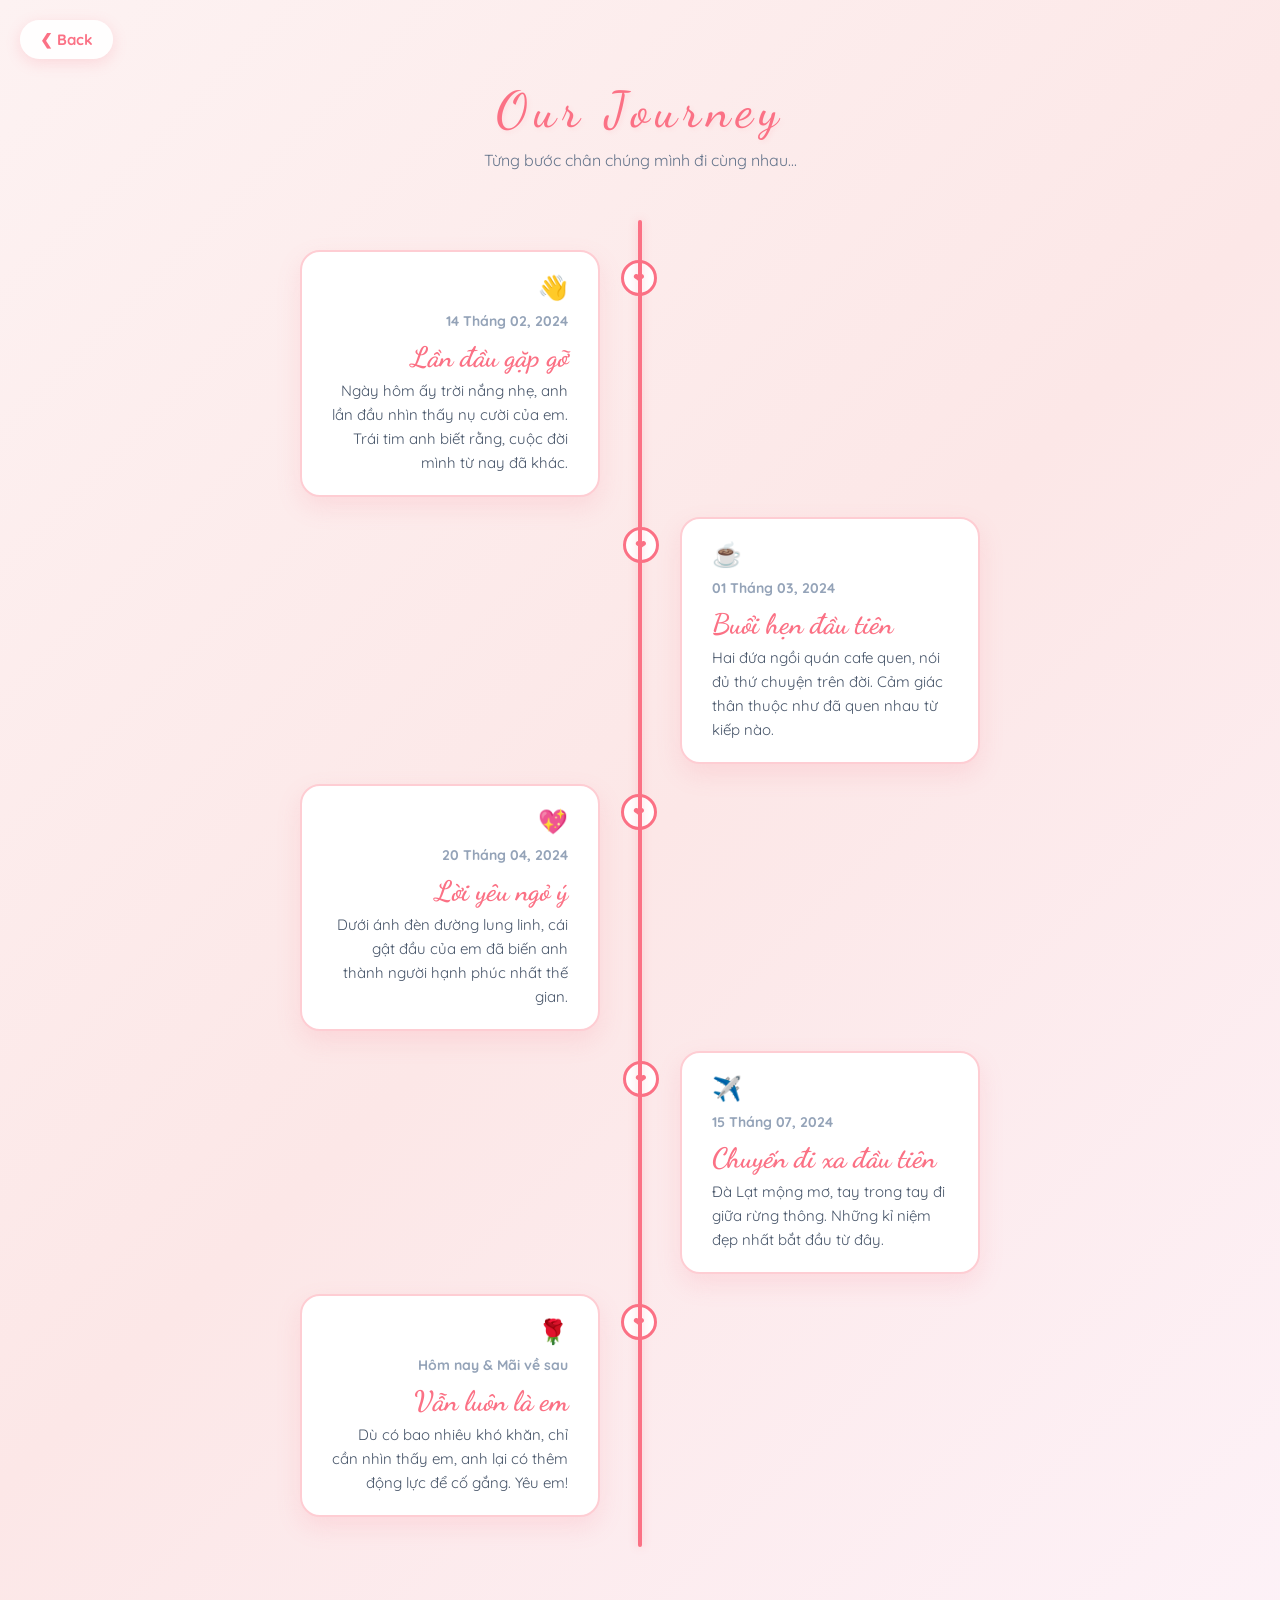
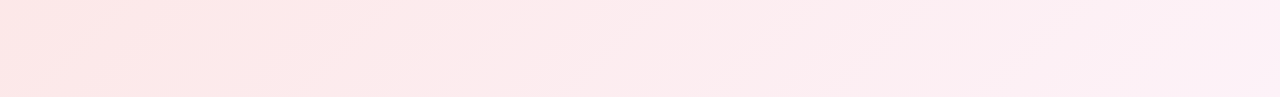
==== extra.html @ f85bf38a "new" ====
<!DOCTYPE html>
<html lang="vi">
<head>
    <meta charset="UTF-8">
    <meta name="viewport" content="width=device-width, initial-scale=1.0">
    <title>Our Journey</title>
    <link href="https://fonts.googleapis.com/css2?family=Dancing+Script:wght@700&family=Quicksand:wght@500;600;700&display=swap" rel="stylesheet">
    <link rel="stylesheet" href="https://cdnjs.cloudflare.com/ajax/libs/font-awesome/6.5.1/css/all.min.css">
    <link rel="stylesheet" href="style.css">
    
    <style>
        /* Ghi đè một số style để phù hợp với timeline */
        body {
            overflow-x: hidden;
            padding-bottom: 100px;
        }

        .timeline-container {
            position: relative;
            max-width: 800px;
            margin: 50px auto;
            padding: 20px;
        }

        /* Đường thẳng ở giữa */
        .timeline-container::after {
            content: '';
            position: absolute;
            width: 4px;
            background-color: #fb7185;
            top: 0;
            bottom: 0;
            left: 50%;
            margin-left: -2px;
            border-radius: 10px;
            box-shadow: 0 0 10px rgba(251, 113, 133, 0.3);
        }

        /* Các khối mốc thời gian */
        .milestone {
            padding: 10px 40px;
            position: relative;
            background-color: inherit;
            width: 50%;
            opacity: 0;
            transform: translateY(50px);
            transition: all 0.8s cubic-bezier(0.25, 0.8, 0.25, 1);
        }

        /* Class để kích hoạt hiệu ứng khi cuộn tới */
        .milestone.show {
            opacity: 1;
            transform: translateY(0);
        }

        /* Trái tim ở giữa đường thẳng */
        .milestone::after {
            content: '❤';
            position: absolute;
            width: 30px;
            height: 30px;
            right: -17px;
            background-color: white;
            border: 3px solid #fb7185;
            top: 20px;
            border-radius: 50%;
            z-index: 1;
            display: flex;
            align-items: center;
            justify-content: center;
            color: #fb7185;
            font-size: 14px;
            animation: pulse 2s infinite;
        }

        /* Căn lề trái/phải */
        .left { left: 0; text-align: right; }
        .right { left: 50%; text-align: left; }

        .right::after { left: -17px; }

        /* Nội dung bên trong mốc thời gian */
        .content {
            padding: 20px 30px;
            background-color: white;
            position: relative;
            border-radius: 20px;
            box-shadow: 0 10px 25px rgba(251, 113, 133, 0.15);
            border: 2px solid #fecdd3;
        }

        .content h2 {
            color: #fb7185;
            font-family: 'Dancing Script', cursive;
            font-size: 28px;
            margin-bottom: 5px;
        }

        .content span {
            display: block;
            font-size: 14px;
            font-weight: 700;
            color: #94a3b8;
            margin-bottom: 10px;
        }

        .content p {
            font-size: 15px;
            line-height: 1.6;
            color: #475569;
        }

        /* Hiệu ứng trôi nổi cho các icon */
        .float-icon {
            font-size: 24px;
            margin-bottom: 10px;
            display: inline-block;
            animation: float 3s infinite ease-in-out;
        }

        @media screen and (max-width: 600px) {
            .timeline-container::after { left: 31px; }
            .milestone { width: 100%; padding-left: 70px; padding-right: 25px; text-align: left; }
            .milestone::after { left: 14px; }
            .right { left: 0%; }
        }
    </style>
</head>
<body>

    <a href="menu.html" class="back-btn">❮ Back</a>

    <h1 class="page-title">Our Journey</h1>
    <p style="text-align: center; color: #64748b; margin-top: -20px;">Từng bước chân chúng mình đi cùng nhau...</p>

    <div class="timeline-container">
        
        <div class="milestone left">
            <div class="content">
                <div class="float-icon">👋</div>
                <span>14 Tháng 02, 2024</span>
                <h2>Lần đầu gặp gỡ</h2>
                <p>Ngày hôm ấy trời nắng nhẹ, anh lần đầu nhìn thấy nụ cười của em. Trái tim anh biết rằng, cuộc đời mình từ nay đã khác.</p>
            </div>
        </div>

        <div class="milestone right">
            <div class="content">
                <div class="float-icon">☕</div>
                <span>01 Tháng 03, 2024</span>
                <h2>Buổi hẹn đầu tiên</h2>
                <p>Hai đứa ngồi quán cafe quen, nói đủ thứ chuyện trên đời. Cảm giác thân thuộc như đã quen nhau từ kiếp nào.</p>
            </div>
        </div>

        <div class="milestone left">
            <div class="content">
                <div class="float-icon">💖</div>
                <span>20 Tháng 04, 2024</span>
                <h2>Lời yêu ngỏ ý</h2>
                <p>Dưới ánh đèn đường lung linh, cái gật đầu của em đã biến anh thành người hạnh phúc nhất thế gian.</p>
            </div>
        </div>

        <div class="milestone right">
            <div class="content">
                <div class="float-icon">✈️</div>
                <span>15 Tháng 07, 2024</span>
                <h2>Chuyến đi xa đầu tiên</h2>
                <p>Đà Lạt mộng mơ, tay trong tay đi giữa rừng thông. Những kỉ niệm đẹp nhất bắt đầu từ đây.</p>
            </div>
        </div>

        <div class="milestone left">
            <div class="content">
                <div class="float-icon">🌹</div>
                <span>Hôm nay & Mãi về sau</span>
                <h2>Vẫn luôn là em</h2>
                <p>Dù có bao nhiêu khó khăn, chỉ cần nhìn thấy em, anh lại có thêm động lực để cố gắng. Yêu em!</p>
            </div>
        </div>

    </div>

    <script>
        // Hiệu ứng xuất hiện khi cuộn chuột (Scroll Animation)
        const milestones = document.querySelectorAll('.milestone');
        
        const checkScroll = () => {
            milestones.forEach(m => {
                const rect = m.getBoundingClientRect();
                if (rect.top < window.innerHeight * 0.85) {
                    m.classList.add('show');
                }
            });
        };

        window.addEventListener('scroll', checkScroll);
        window.addEventListener('load', checkScroll); // Kiểm tra ngay khi tải trang

        // Mưa trái tim bay
        function createHeart() {
            const heart = document.createElement('div');
            heart.innerHTML = '❤️';
            heart.style.position = 'fixed';
            heart.style.left = Math.random() * 100 + 'vw';
            heart.style.top = '110vh';
            heart.style.fontSize = (Math.random() * 20 + 10) + 'px';
            heart.style.opacity = Math.random() * 0.5 + 0.3;
            heart.style.zIndex = '-1';
            heart.style.animation = `floatUp ${Math.random() * 3 + 5}s linear forwards`;
            document.body.appendChild(heart);
            setTimeout(() => { heart.remove(); }, 6000);
        }

        const style = document.createElement('style');
        style.innerHTML = `@keyframes floatUp { to { transform: translateY(-120vh) rotate(360deg); opacity: 0; } }`;
        document.head.appendChild(style);
        setInterval(createHeart, 500);
    </script>
</body>
</html>
---- style.css ----
/* style.css - BẢN NÂNG CẤP ANIMATION VIP */
@import url('https://fonts.googleapis.com/css2?family=Dancing+Script:wght@700&family=Quicksand:wght@500;600;700&display=swap');

* {
    box-sizing: border-box;
    margin: 0;
    padding: 0;
}

/* Nền chuyển màu mượt mà + Hiệu ứng xuất hiện */
body {
    font-family: 'Quicksand', sans-serif;
    background: linear-gradient(135deg, #fff5f5, #fce7e7, #fdf2f8, #fff5f5);
    background-size: 400% 400%;
    animation: gradientBG 15s ease infinite, fadeIn 0.8s ease-out forwards;
    color: #333;
    min-height: 100vh;
    display: flex;
    flex-direction: column;
    align-items: center;
    padding: 20px;
    overflow-x: hidden;
}

/* Keyframe cho nền và xuất hiện trang */
@keyframes gradientBG {
    0% { background-position: 0% 50%; }
    50% { background-position: 100% 50%; }
    100% { background-position: 0% 50%; }
}

@keyframes fadeIn {
    from { opacity: 0; }
    to { opacity: 1; }
}

/* Nút quay lại Menu (Có hiệu ứng nảy) */
.back-btn {
    position: absolute;
    top: 20px;
    left: 20px;
    text-decoration: none;
    color: #fb7185;
    font-weight: bold;
    font-size: 16px;
    background: white;
    padding: 8px 18px;
    border-radius: 20px;
    box-shadow: 0 4px 10px rgba(251, 113, 133, 0.2);
    transition: all 0.3s cubic-bezier(0.25, 0.8, 0.25, 1);
    z-index: 100;
}

.back-btn:hover {
    transform: translateX(-5px);
    box-shadow: 0 6px 15px rgba(251, 113, 133, 0.4);
    background: #fff0f2;
}

/* Tiêu đề chung (Rơi từ trên xuống) */
.page-title {
    font-family: 'Dancing Script', cursive;
    font-size: 45px;
    color: #fb7185;
    margin-top: 40px;
    margin-bottom: 30px;
    text-align: center;
    letter-spacing: 1px;
    text-shadow: 2px 2px 4px rgba(251, 113, 133, 0.1);
    animation: slideDown 0.8s cubic-bezier(0.25, 0.8, 0.25, 1) forwards;
}

@keyframes slideDown {
    from { opacity: 0; transform: translateY(-30px); }
    to { opacity: 1; transform: translateY(0); }
}

/* --- TRANG MENU CHÍNH --- */
.menu-card {
    background-color: rgba(255, 255, 255, 0.9);
    backdrop-filter: blur(10px);
    width: 100%;
    max-width: 400px;
    border-radius: 25px;
    padding: 25px;
    margin-bottom: 20px;
    text-align: center;
    text-decoration: none;
    color: inherit;
    display: block;
    box-shadow: 0 10px 25px rgba(251, 113, 133, 0.15);
    border: 2px solid transparent;
    transition: all 0.4s cubic-bezier(0.175, 0.885, 0.32, 1.275);
    
    /* Trượt từ dưới lên, mờ ảo xuất hiện */
    opacity: 0;
    transform: translateY(40px);
    animation: slideUpFade 0.6s cubic-bezier(0.25, 0.8, 0.25, 1) forwards;
}

/* Set delay để các nút xuất hiện lần lượt (Stagger effect) */
a.menu-card:nth-of-type(1) { animation-delay: 0.1s; }
a.menu-card:nth-of-type(2) { animation-delay: 0.2s; }
a.menu-card:nth-of-type(3) { animation-delay: 0.3s; }

@keyframes slideUpFade {
    to { opacity: 1; transform: translateY(0); }
}

.menu-card:hover {
    transform: scale(1.03) translateY(-5px) !important;
    border: 2px solid #fecdd3;
    box-shadow: 0 15px 35px rgba(251, 113, 133, 0.25);
}

.menu-card-icon {
    font-size: 50px;
    margin-bottom: 15px;
    /* Hiệu ứng nhịp đập cho icon */
    animation: pulse 2s infinite ease-in-out;
}

.menu-card h3 {
    font-size: 22px;
    margin-bottom: 5px;
    color: #e11d48;
}

.menu-card p {
    font-size: 14px;
    color: #64748b;
    margin-bottom: 10px;
}

/* --- TRANG ĐẾM NGÀY --- */
.big-heart-container {
    position: relative;
    width: 280px;
    height: 280px;
    margin: 30px auto;
    /* Trái tim đập thình thịch */
    animation: pulse 1.5s infinite ease-in-out;
}

@keyframes pulse {
    0% { transform: scale(1); }
    50% { transform: scale(1.05); }
    100% { transform: scale(1); }
}

.big-heart {
    width: 100%;
    height: 100%;
    background: url('data:image/svg+xml;utf8,<svg xmlns="http://www.w3.org/2000/svg" viewBox="0 0 24 24" fill="none" stroke="%23ff9a9e" stroke-width="0.8"><path d="M20.84 4.61a5.5 5.5 0 0 0-7.78 0L12 5.67l-1.06-1.06a5.5 5.5 0 0 0-7.78 7.78l1.06 1.06L12 21.23l7.78-7.78 1.06-1.06a5.5 5.5 0 0 0 0-7.78z"></path></svg>') no-repeat center;
    background-size: contain;
    filter: drop-shadow(0 10px 15px rgba(251, 113, 133, 0.3));
}

.days-number {
    font-size: 45px;
    font-weight: 700;
    margin-top: 10px;
    text-align: center;
    color: #333;
    animation: popIn 0.8s cubic-bezier(0.175, 0.885, 0.32, 1.275) forwards;
}

.timer {
    font-size: 28px;
    font-weight: 600;
    text-align: center;
    letter-spacing: 3px;
    color: #64748b;
    margin-top: 10px;
    animation: fadeIn 1s ease-in forwards;
    animation-delay: 0.5s;
    opacity: 0;
}

@keyframes popIn {
    0% { opacity: 0; transform: scale(0.5); }
    100% { opacity: 1; transform: scale(1); }
}

* {
            box-sizing: border-box;
            margin: 0;
            padding: 0;
        }

        body {
            font-family: 'Quicksand', sans-serif;
            background: linear-gradient(180deg, #fdf2f2 0%, #fce7e7 100%);
            min-height: 100vh;
            display: flex;
            flex-direction: column;
            align-items: center;
            overflow-x: hidden;
            color: #333;
        }

        .back-btn {
            position: absolute;
            top: 20px;
            left: 20px;
            text-decoration: none;
            color: #64748b;
            font-weight: 600;
            font-size: 14px;
            background: rgba(255, 255, 255, 0.8);
            padding: 8px 16px;
            border-radius: 20px;
            box-shadow: 0 2px 10px rgba(0,0,0,0.05);
            transition: all 0.3s;
            backdrop-filter: blur(5px);
            z-index: 10;
        }

        .back-btn:hover {
            background: white;
            transform: translateX(-3px);
        }

        .page-title {
            margin-top: 60px;
            font-size: 28px;
            font-weight: 500;
            color: #f43f5e;
            letter-spacing: 6px;
            text-shadow: 1px 1px 3px rgba(244, 63, 94, 0.1);
        }

        /* --- TRÁI TIM RUNG RUNG VÀ CÓ MÀU HỒNG --- */
        .big-heart-container {
            width: 320px;
            height: 320px;
            margin-top: 20px;
            display: flex;
            justify-content: center;
            align-items: center;
            /* Đổi sang animation rung nhẹ */
            animation: rungNhe 2s infinite; 
            cursor: pointer; 
            transition: filter 0.3s;
            z-index: 5;
        }

        .big-heart-container:hover {
            /* Tỏa sáng khi rê chuột vào */
            filter: drop-shadow(0 0 20px rgba(251, 113, 133, 0.8));
        }

        .big-heart-container svg {
            width: 100%;
            height: 100%;
            stroke: #fb7185; /* Viền hồng đậm */
            stroke-width: 1.2;
            /* Tô màu hồng nhạt cùng tone bên trong trái tim */
            fill: rgba(251, 113, 133, 0.15); 
            filter: drop-shadow(0 6px 12px rgba(251, 113, 133, 0.3));
        }

        /* Keyframes: Vừa đập to ra vừa lắc qua lắc lại 3 độ */
        @keyframes rungNhe {
            0% { transform: scale(1) rotate(0deg); }
            10% { transform: scale(1.05) rotate(-3deg); }
            20% { transform: scale(1.05) rotate(3deg); }
            30% { transform: scale(1.05) rotate(-3deg); }
            40% { transform: scale(1.05) rotate(3deg); }
            50% { transform: scale(1) rotate(0deg); }
            100% { transform: scale(1) rotate(0deg); }
        }

        .counter-box {
            background: rgba(255, 255, 255, 0.95);
            backdrop-filter: blur(10px);
            padding: 20px 40px;
            border-radius: 30px;
            box-shadow: 0 10px 25px rgba(251, 113, 133, 0.15);
            text-align: center;
            margin-top: -30px;
            z-index: 6;
            min-width: 280px;
            pointer-events: none; 
        }

        .days-number {
            font-size: 26px;
            font-weight: 700;
            color: #1e293b;
            letter-spacing: 1px;
            margin-bottom: 8px;
        }

        .timer {
            font-size: 32px;
            font-weight: 500;
            color: #0f172a;
            letter-spacing: 3px;
        }

        /* --- ANIMATION LƯỢN SÓNG --- */
        .wave-container {
            width: 100%;
            height: 80px;
            margin-top: 20px;
            overflow: hidden;
            line-height: 0; 
        }

        .waves {
            width: 100%;
            height: 100%;
        }

        .parallax > use {
            animation: move-forever 25s cubic-bezier(.55,.5,.45,.5) infinite;
        }
        .parallax > use:nth-child(1) { animation-delay: -2s; animation-duration: 7s; }
        .parallax > use:nth-child(2) { animation-delay: -3s; animation-duration: 10s; }
        .parallax > use:nth-child(3) { animation-delay: -4s; animation-duration: 13s; }
        .parallax > use:nth-child(4) { animation-delay: -5s; animation-duration: 20s; }

        @keyframes move-forever {
            0% { transform: translate3d(-90px,0,0); }
            100% { transform: translate3d(85px,0,0); }
        }

        /* --- KHU VỰC AVATAR --- */
        .bottom-white-section {
            background-color: #ffffff;
            width: 100%;
            flex-grow: 1;
            display: flex;
            justify-content: center;
            align-items: flex-start;
            padding-top: 20px;
            padding-bottom: 50px;
        }

        .profiles-container {
            display: flex;
            justify-content: space-between;
            align-items: center;
            width: 100%;
            max-width: 380px;
            padding: 0 20px;
        }

        .person {
            display: flex;
            flex-direction: column;
            align-items: center;
            gap: 10px;
        }

        .person img {
            width: 85px;
            height: 85px;
            border-radius: 50%;
            object-fit: cover;
            border: 3px solid #fecdd3;
            box-shadow: 0 8px 15px rgba(251, 113, 133, 0.15);
            transition: transform 0.3s;
        }

        .person img:hover {
            transform: scale(1.08) rotate(5deg);
        }

        .person-name {
            font-weight: 700;
            font-size: 16px;
            color: #1e293b;
        }

        .center-info {
            display: flex;
            flex-direction: column;
            align-items: center;
            gap: 5px;
            margin-top: -20px;
        }

        .center-heart {
            font-size: 32px;
            animation: heartbeat 1.5s infinite;
        }

        .anniversary-date {
            font-weight: 600;
            font-size: 14px;
            color: #fb7185;
        }

        @keyframes heartbeat {
            0%, 100% { transform: scale(1); }
            50% { transform: scale(1.15); }
        }

        /* --- CSS POPUP --- */
        .popup-overlay {
            position: fixed;
            inset: 0;
            background: rgba(0, 0, 0, 0.4);
            backdrop-filter: blur(5px);
            z-index: 1000;
            display: flex;
            justify-content: center;
            align-items: center;
            opacity: 0;
            visibility: hidden;
            transition: all 0.3s ease;
        }

        .popup-overlay.show {
            opacity: 1;
            visibility: visible;
        }

        .popup-box {
            background: #fff;
            width: 90%;
            max-width: 350px;
            padding: 30px 20px;
            border-radius: 20px;
            text-align: center;
            box-shadow: 0 20px 40px rgba(0,0,0,0.2);
            position: relative;
            transform: scale(0.8) translateY(30px);
            transition: all 0.4s cubic-bezier(0.175, 0.885, 0.32, 1.275);
        }

        .popup-overlay.show .popup-box {
            transform: scale(1) translateY(0);
        }

        .popup-box h3 {
            font-family: 'Dancing Script', cursive;
            font-size: 32px;
            color: #e11d48;
            margin-bottom: 10px;
        }

        .popup-box p {
            font-size: 16px;
            color: #475569;
            line-height: 1.5;
            margin-bottom: 20px;
        }

        .close-btn {
            background: #fb7185;
            color: white;
            border: none;
            padding: 10px 25px;
            border-radius: 20px;
            font-family: 'Quicksand', sans-serif;
            font-weight: 600;
            font-size: 16px;
            cursor: pointer;
            transition: background 0.3s;
        }

        .close-btn:hover {
            background: #e11d48;
        }

        .popup-decor {
            font-size: 40px;
            position: absolute;
            top: -20px;
            left: 50%;
            transform: translateX(-50%);
            animation: pulse 2s infinite;
        }

/* --- TRANG ALBUM (POLAROID) --- */
.gallery-grid {
    display: grid;
    grid-template-columns: 1fr 1fr;
    gap: 20px;
    max-width: 600px;
    width: 100%;
    padding-bottom: 40px;
}

.polaroid {
    background: white;
    padding: 12px 12px 25px 12px;
    border-radius: 4px;
    box-shadow: 0 8px 20px rgba(0,0,0,0.08);
    text-align: center;
    transition: all 0.4s cubic-bezier(0.175, 0.885, 0.32, 1.275);
    
    /* Trượt lên lần lượt */
    opacity: 0;
    transform: translateY(30px);
    animation: slideUpFade 0.6s forwards;
}

.polaroid:nth-child(1) { animation-delay: 0.1s; }
.polaroid:nth-child(2) { animation-delay: 0.2s; }
.polaroid:nth-child(3) { animation-delay: 0.3s; }
.polaroid:nth-child(4) { animation-delay: 0.4s; }

.polaroid:hover {
    transform: scale(1.08) rotate(3deg) !important;
    box-shadow: 0 15px 30px rgba(0,0,0,0.2);
    z-index: 10;
}

.polaroid img {
    width: 100%;
    aspect-ratio: 1/1;
    object-fit: cover;
    margin-bottom: 12px;
    border-radius: 2px;
}

.polaroid p {
    font-size: 15px;
    font-weight: 600;
    color: #333;
    font-family: 'Dancing Script', cursive; /* Font chữ viết tay cho ảnh polaroid */
    font-size: 22px;
}

/* --- TRANG THƯ TÌNH --- */
.letter-paper {
    background: #fffdf8;
    background-image: repeating-linear-gradient(transparent, transparent 31px, #e2e8f0 31px, #e2e8f0 32px);
    padding: 40px 35px;
    border-radius: 8px;
    box-shadow: 0 15px 35px rgba(0,0,0,0.1), inset 0 0 20px rgba(251, 113, 133, 0.05);
    max-width: 550px;
    width: 100%;
    line-height: 32px; /* Khớp với dòng kẻ ngang */
    font-size: 18px;
    text-align: justify;
    color: #334155;
    
    opacity: 0;
    animation: fadeIn 1.5s ease-in forwards;
    animation-delay: 0.3s;
}

* {
            box-sizing: border-box;
            margin: 0;
            padding: 0;
        }

        body {
            font-family: 'Quicksand', sans-serif;
            background: linear-gradient(135deg, #fdf2f2, #fce7e7, #fdf2f8);
            min-height: 100vh;
            overflow-x: hidden;
            color: #333;
        }

        .back-btn {
            position: fixed;
            top: 20px;
            left: 20px;
            text-decoration: none;
            color: #fb7185;
            font-weight: bold;
            font-size: 15px;
            background: rgba(255, 255, 255, 0.9);
            padding: 10px 20px;
            border-radius: 25px;
            box-shadow: 0 4px 15px rgba(251, 113, 133, 0.2);
            z-index: 999;
            transition: transform 0.3s;
        }

        .back-btn:hover {
            transform: translateX(-5px);
        }

        /* --- CẢNH 1: PHONG BÌ THƯ 3D (GIỮ NGUYÊN VÌ ĐÃ RẤT ĐẸP) --- */
        #envelope-scene {
            position: fixed;
            inset: 0;
            display: flex;
            justify-content: center;
            align-items: center;
            z-index: 50;
            transition: all 1.2s cubic-bezier(0.25, 0.8, 0.2, 1);
        }

        #envelope-scene.fade-out {
            opacity: 0;
            transform: scale(1.6);
            pointer-events: none;
        }

        .hover-wrapper {
            animation: float 3.5s ease-in-out infinite;
        }

        @keyframes float {
            0%, 100% { transform: translateY(0); }
            50% { transform: translateY(-15px); }
        }

        .envelope {
            width: 360px;
            height: 240px;
            position: relative;
            perspective: 2000px;
            filter: drop-shadow(0 20px 40px rgba(251, 113, 133, 0.4));
        }

        .env-back {
            position: absolute;
            inset: 0;
            background: #e11d48;
            border-radius: 12px;
            z-index: 1;
        }

        /* Tờ giấy nhỏ nhú ra từ phong bì */
        .env-letter-inside {
            position: absolute;
            left: 20px; right: 20px; top: 20px; bottom: 20px;
            background: #fdf2f2; /* Màu giống mặt ngoài của giấy gập */
            border-radius: 8px;
            z-index: 2;
            box-shadow: 0 5px 15px rgba(0,0,0,0.15);
            transition: transform 1.5s cubic-bezier(0.25, 0.8, 0.2, 1.1);
            display: flex;
            justify-content: center;
            align-items: center;
            border: 1px solid #fecdd3;
        }

        .env-letter-inside h2 {
            font-family: 'Dancing Script', cursive;
            font-size: 28px;
            color: #fb7185;
        }

        .env-letter-inside.slide-up {
            transform: translateY(-160px);
        }

        .env-front-wrapper {
            position: absolute;
            inset: 0;
            z-index: 3;
            border-radius: 12px;
            overflow: hidden;
        }

        .env-flap-left {
            position: absolute;
            top: 0; bottom: 0; left: 0; width: 55%;
            background: #fda4af;
            clip-path: polygon(0 0, 100% 50%, 0 100%);
        }
        .env-flap-right {
            position: absolute;
            top: 0; bottom: 0; right: 0; width: 55%;
            background: #fda4af;
            clip-path: polygon(100% 0, 0 50%, 100% 100%);
        }
        .env-flap-bottom {
            position: absolute;
            bottom: 0; left: 0; right: 0; height: 60%;
            background: #fb7185;
            clip-path: polygon(0 100%, 50% 0, 100% 100%);
            filter: drop-shadow(0 -5px 10px rgba(0,0,0,0.1));
        }

        .env-flap-top {
            position: absolute;
            top: 0; left: 0; right: 0; height: 60%;
            background: #fecdd3;
            clip-path: polygon(0 0, 100% 0, 50% 100%);
            z-index: 4;
            transform-origin: top center;
            transition: transform 1.2s cubic-bezier(0.4, 0, 0.2, 1), z-index 0s 0.6s;
            border-radius: 12px 12px 0 0;
        }

        .env-flap-top.open {
            transform: rotateX(180deg);
            z-index: 1;
        }

        .heart-seal {
            position: absolute;
            bottom: 10px; left: 50%;
            transform: translateX(-50%);
            font-size: 45px;
            filter: drop-shadow(0 4px 5px rgba(0,0,0,0.2));
            transition: opacity 0.3s ease;
        }

        .env-flap-top.open .heart-seal {
            opacity: 0;
        }


        /* --- CẢNH 2: BỨC THƯ 3D TỰ MỞ NẾP GẤP (BẢN ĐỘ VIP) --- */
        #full-letter-scene {
            display: none;
            min-height: 100vh;
            flex-direction: column;
            align-items: center;
            justify-content: flex-start;
            padding: 80px 20px 40px 20px;
            opacity: 0;
            transform: scale(0.8) translateY(50px);
            transition: all 1.2s cubic-bezier(0.25, 0.8, 0.2, 1);
            position: relative;
            z-index: 10;
        }

        #full-letter-scene.show {
            opacity: 1;
            transform: scale(1) translateY(0);
        }

        .page-title {
            font-family: 'Dancing Script', cursive;
            font-size: 50px;
            color: #fb7185;
            margin-bottom: 30px;
            text-shadow: 2px 2px 4px rgba(251, 113, 133, 0.1);
        }

        /* Khung chứa bức thư để tạo không gian 3D */
        .letter-wrapper {
            position: relative;
            max-width: 580px;
            width: 100%;
            perspective: 2500px; /* Độ sâu không gian 3D */
            margin: 0 auto;
            border-radius: 12px;
        }

        /* --- 3 NẾP GẤP GIẤY ẢO ẢNH --- */
        .fold-top, .fold-middle, .fold-bottom {
            position: absolute;
            left: 0; right: 0;
            -webkit-transform-style: preserve-3d;
            transform-style: preserve-3d;
            z-index: 5;
        }

        /* Nếp gập trên cùng (Gập úp xuống) */
        .fold-top {
            top: 0; height: 33.5%;
            transform-origin: bottom;
            transform: rotateX(-179.5deg); /* Gập úp -180 độ */
            z-index: 7; /* Nằm trên cùng */
            border-radius: 12px 12px 0 0;
        }

        /* Khúc giữa cố định */
        .fold-middle {
            top: 33.3%; height: 33.4%;
            z-index: 5;
            box-shadow: 0 15px 40px rgba(251, 113, 133, 0.4);
            transition: box-shadow 0.5s 0.8s; /* Xóa bóng đổ khi giấy mở ra */
        }

        /* Nếp gập dưới cùng (Gập ngược lên) */
        .fold-bottom {
            bottom: 0; height: 33.5%;
            transform-origin: top;
            transform: rotateX(179.5deg); /* Gập lên 180 độ */
            z-index: 6;
            border-radius: 0 0 12px 12px;
        }

        /* Mặt trước và mặt sau của tờ giấy */
        .fold-front, .fold-back {
            position: absolute;
            inset: 0;
            -webkit-backface-visibility: hidden;
            backface-visibility: hidden;
            border-radius: inherit;
        }
        
        .fold-front {
            background: #fffdf8; /* Màu giấy trắng ngà bên trong */
            transform: rotateX(0deg);
        }
        
        .fold-back {
            background: #fdf2f2; /* Màu hồng nhạt của mặt ngoài tờ giấy */
            transform: rotateX(180deg);
            border: 1px solid #fecdd3;
            display: flex;
            align-items: center;
            justify-content: center;
        }

        /* Dòng chữ thả thính nằm ở mặt ngoài lúc giấy đang gập */
        .fold-top .fold-back {
            box-shadow: 0 10px 20px rgba(0,0,0,0.1); /* Đổ bóng nhẹ cho cục giấy gập */
        }

        /* Kích hoạt mở nếp gấp */
        .fold-top.open {
            transform: rotateX(0deg);
            transition: transform 0.9s cubic-bezier(0.25, 0.8, 0.2, 1);
        }
        
        .fold-bottom.open {
            transform: rotateX(0deg);
            transition: transform 0.9s cubic-bezier(0.25, 0.8, 0.2, 1) 0.35s; /* Mở sau nếp top một chút */
        }
        
        .fold-middle.open {
            box-shadow: none; /* Mất bóng của cục gập */
        }

        /* --- NỘI DUNG THỰC SỰ CỦA BỨC THƯ --- */
        .paper-content {
            position: relative;
            background: transparent;
            /* Dòng kẻ ngang của giấy vở */
            background-image: repeating-linear-gradient(transparent, transparent 31px, #cbd5e1 31px, #cbd5e1 32px);
            padding: 50px 35px 70px 35px;
            border-radius: 12px;
            line-height: 32px;
            font-size: 17px;
            text-align: justify;
            color: #1e293b;
            z-index: 10;
            opacity: 0;
            /* Phải đợi các nếp gấp mở xong (khoảng 1.2 giây) thì chữ mới hiện lên */
            transition: opacity 1s ease 1.2s, box-shadow 1s ease 1.2s; 
        }

        .paper-content.show {
            opacity: 1;
            /* Khi mở phẳng ra thì bức thư có bóng đổ lớn ở nền */
            box-shadow: 0 20px 50px rgba(251, 113, 133, 0.2);
        }

        .signature {
            text-align: right;
            margin-top: 40px;
            font-family: 'Dancing Script', cursive;
            font-size: 30px;
            color: #e11d48;
            font-weight: bold;
        }

        .organic-heart {
            position: absolute;
            font-size: 20px;
            opacity: 0;
            pointer-events: none;
            animation: flyUpAndFade 4s ease-in forwards;
            z-index: 1;
        }

        @keyframes flyUpAndFade {
            0% { transform: translateY(0) scale(0.5); opacity: 0; }
            20% { opacity: 0.8; }
            100% { transform: translateY(-250px) scale(1.5); opacity: 0; }
        }
/* Nút ở trang khóa (Màn hình 1) */
button {
    transition: all 0.3s ease;
}
button:hover {
    transform: translateY(-3px);
    box-shadow: 0 8px 20px rgba(251, 113, 133, 0.4) !important;
    background: #e11d48 !important;
}

/* Thêm delay cho nút thứ 4 để nó xuất hiện nối tiếp 3 nút kia */
        a.menu-card:nth-of-type(4) { animation-delay: 0.4s; }

/* ========================================================
   GIAO DIỆN ĐIỆN THOẠI (Màn hình nhỏ hơn 768px) 
   ======================================================== */
@media screen and (max-width: 768px) {
    /* Thu nhỏ tiêu đề */
    .page-title { 
        font-size: 24px; 
        margin-top: 50px; 
        letter-spacing: 3px;
    }

    /* --- Dành cho trang DAYS.HTML --- */
    /* Thu nhỏ trái tim */
    .big-heart-container { 
        width: 240px; 
        height: 240px; 
    }
    
    /* Thu nhỏ hộp đồng hồ */
    .counter-box { 
        min-width: 240px; 
        padding: 15px 20px; 
        margin-top: -20px; 
    }
    .days-number { font-size: 20px; }
    .timer { font-size: 24px; letter-spacing: 2px; }

    /* Thu nhỏ cụm Avatar 2 người */
    .profiles-container { padding: 0 10px; }
    .person img { width: 65px; height: 65px; }
    .person-name { font-size: 14px; }
    .center-heart { font-size: 24px; }
    .anniversary-date { font-size: 12px; }

    /* Thu nhỏ hộp Popup */
    .popup-box { padding: 25px 15px; width: 85%; }
    .popup-box h3 { font-size: 26px; }
    .popup-box p { font-size: 14px; }


    /* --- Dành cho trang LETTER.HTML --- */
    /* Thu nhỏ phong bì lúc bay bay */
    .envelope { 
        transform: scale(0.85); /* Thu nhỏ phong bì còn 85% */
    }
    
    /* Thu nhỏ tờ giấy 3D lúc lật ra */
    #full-letter-scene {
        padding: 60px 15px 30px 15px;
    }
    .paper-content, .letter-paper { 
        padding: 30px 20px 40px 20px; 
        font-size: 15px; 
        line-height: 28px; /* Giảm khoảng cách dòng kẻ */
        background-image: repeating-linear-gradient(transparent, transparent 27px, #cbd5e1 27px, #cbd5e1 28px);
    }
    .signature { font-size: 24px; margin-top: 20px; }

    /* Nút back trên điện thoại cho gọn */
    .back-btn { 
        padding: 6px 14px; 
        font-size: 13px; 
        top: 15px; 
        left: 15px; 
    }
}
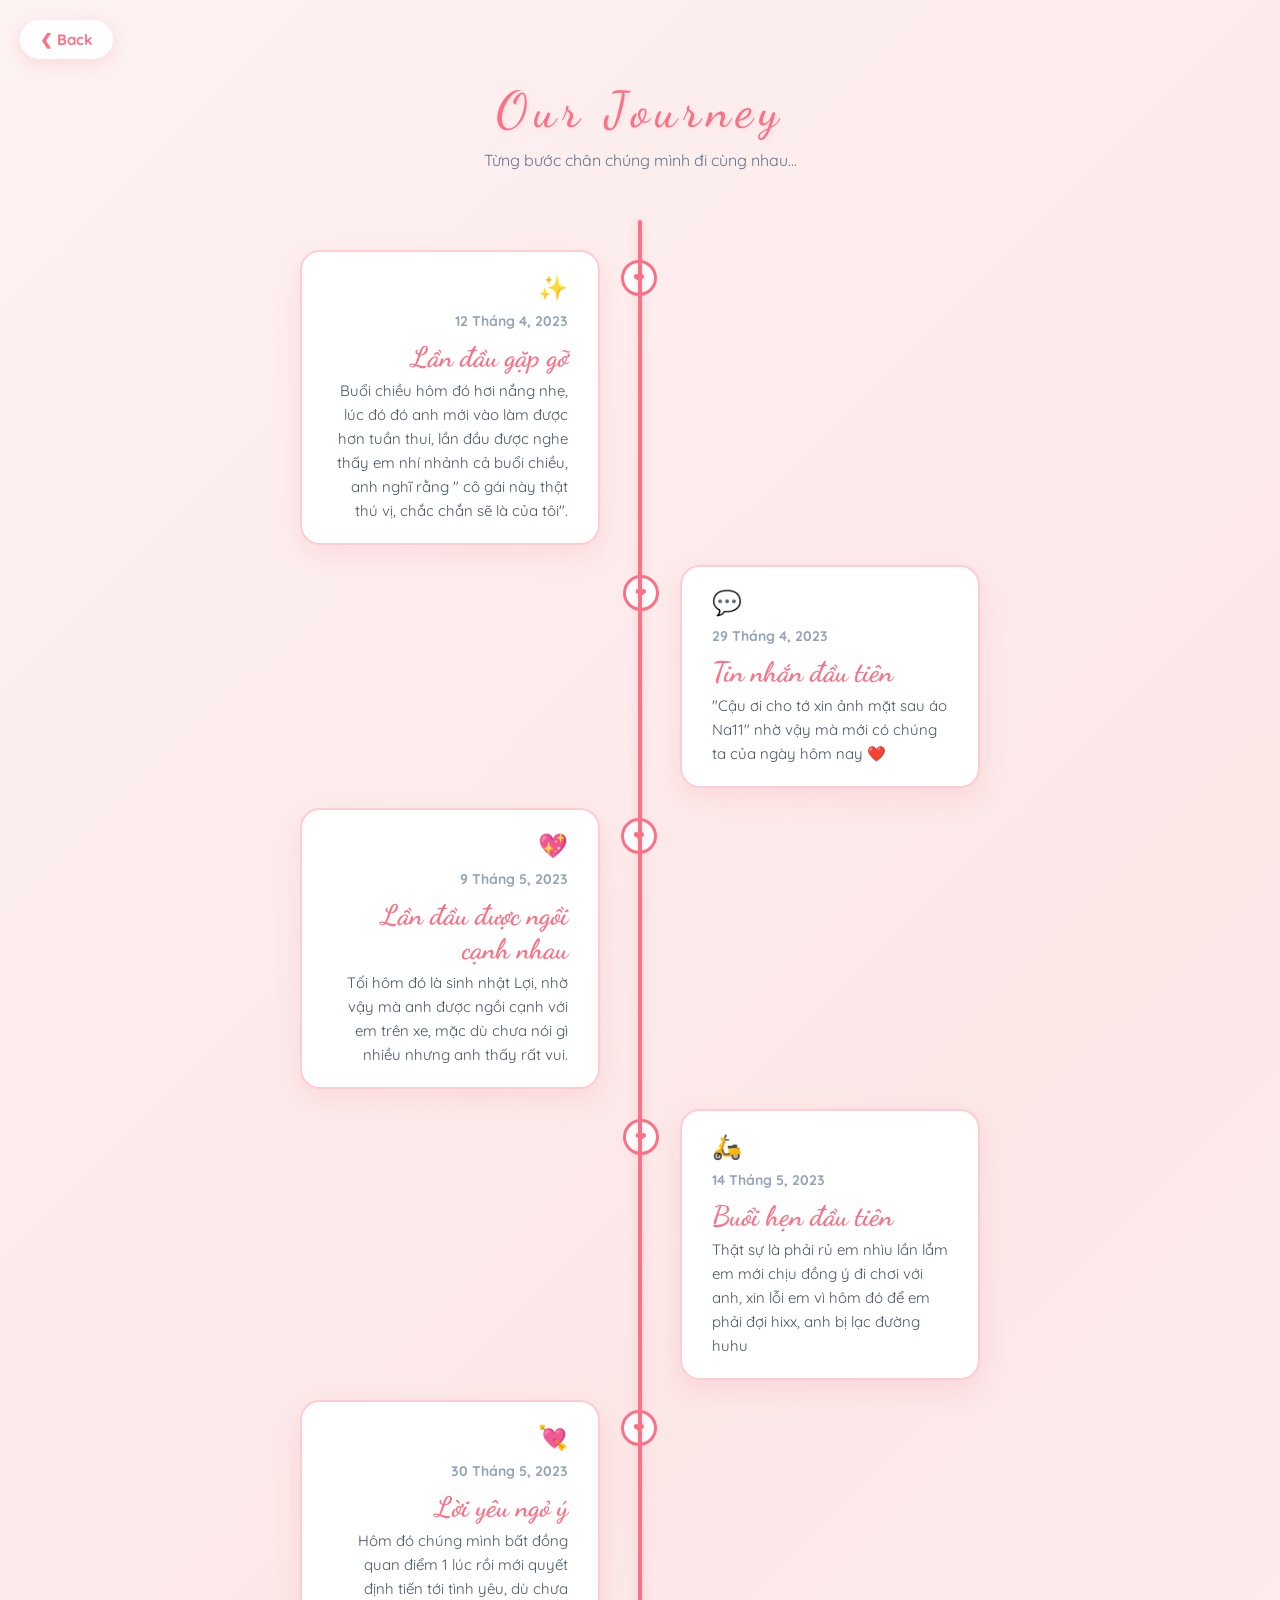
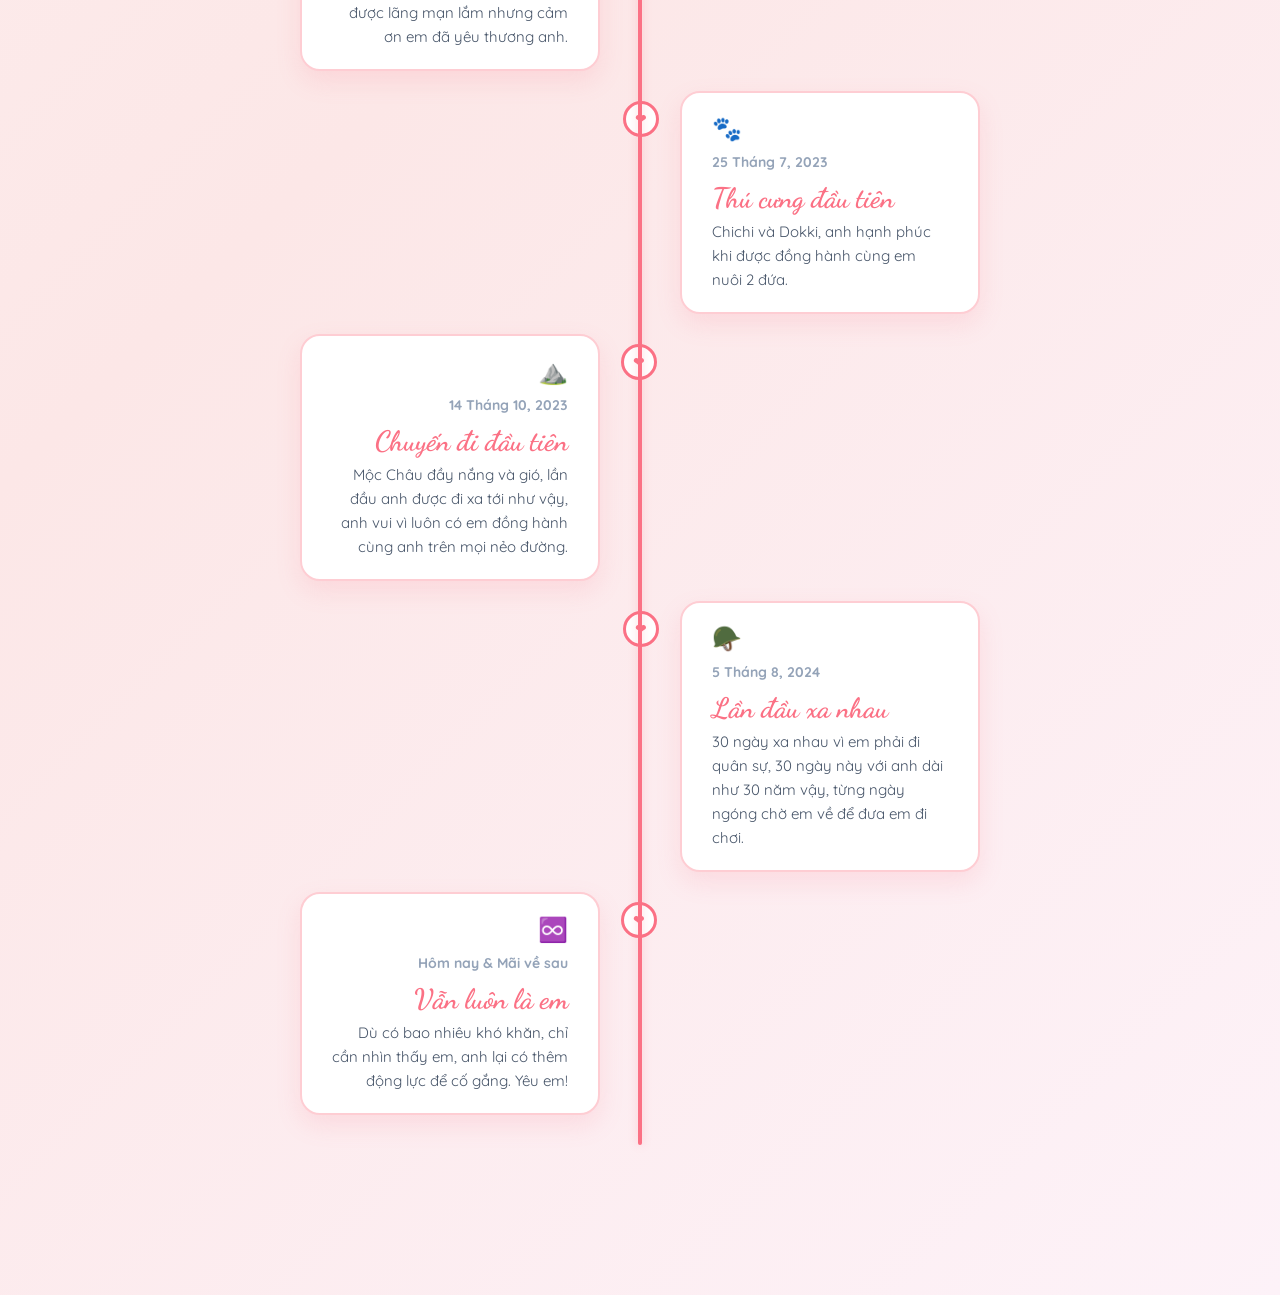
==== commit 823fc73f: "update UI" ====
--- a/extra.html
+++ b/extra.html
@@ -6,7 +6,7 @@
     <title>Our Journey</title>
     <link href="https://fonts.googleapis.com/css2?family=Dancing+Script:wght@700&family=Quicksand:wght@500;600;700&display=swap" rel="stylesheet">
     <link rel="stylesheet" href="https://cdnjs.cloudflare.com/ajax/libs/font-awesome/6.5.1/css/all.min.css">
-    <link rel="stylesheet" href="style.css">
+    <link rel="stylesheet" href="style.css?v=4">
     
     <style>
         /* Ghi đè một số style để phù hợp với timeline */
@@ -137,46 +137,90 @@
         
         <div class="milestone left">
             <div class="content">
-                <div class="float-icon">👋</div>
-                <span>14 Tháng 02, 2024</span>
+                <div class="float-icon">✨</div>
+                <span>12 Tháng 4, 2023</span>
                 <h2>Lần đầu gặp gỡ</h2>
-                <p>Ngày hôm ấy trời nắng nhẹ, anh lần đầu nhìn thấy nụ cười của em. Trái tim anh biết rằng, cuộc đời mình từ nay đã khác.</p>
-            </div>
-        </div>
-
-        <div class="milestone right">
-            <div class="content">
-                <div class="float-icon">☕</div>
-                <span>01 Tháng 03, 2024</span>
+                <p>Buổi chiều hôm đó hơi nắng nhẹ, lúc đó đó anh mới vào làm được hơn tuần thui, lần đầu được nghe thấy em nhí nhảnh cả buổi chiều, anh nghĩ rằng " cô gái này thật thú vị, chắc chắn sẽ là của tôi".</p>
+            </div>
+        </div>
+
+        <div class="milestone right">
+            <div class="content">
+                <div class="float-icon">💬</div>
+                <span>29 Tháng 4, 2023</span>
+                <h2>Tin nhắn đầu tiên</h2>
+                <p> "Cậu ơi cho tớ xin ảnh mặt sau áo Na11" nhờ vậy mà mới có chúng ta của ngày hôm nay ❤️
+</p>
+            </div>
+        </div>
+
+        <div class="milestone left">
+            <div class="content">
+                <div class="float-icon">💖</div>
+                <span>9 Tháng 5, 2023 </span>
+                <h2>Lần đầu được ngồi cạnh nhau</h2>
+                <p>Tối hôm đó là sinh nhật Lợi, nhờ vậy mà anh được ngồi cạnh với em trên xe, mặc dù chưa nói gì nhiều nhưng anh thấy rất vui.
+</p>
+            </div>
+        </div>
+
+        <div class="milestone right">
+            <div class="content">
+                <div class="float-icon">🛵</div>
+                <span>14 Tháng 5, 2023</span>
                 <h2>Buổi hẹn đầu tiên</h2>
-                <p>Hai đứa ngồi quán cafe quen, nói đủ thứ chuyện trên đời. Cảm giác thân thuộc như đã quen nhau từ kiếp nào.</p>
-            </div>
-        </div>
-
-        <div class="milestone left">
-            <div class="content">
-                <div class="float-icon">💖</div>
-                <span>20 Tháng 04, 2024</span>
+                <p>Thật sự là phải rủ em nhìu lần lắm em mới chịu đồng ý đi chơi với anh, xin lỗi em vì hôm đó để em phải đợi hixx, anh bị lạc đường huhu
+</p>
+            </div>
+        </div>
+
+        <div class="milestone left">
+            <div class="content">
+                <div class="float-icon">💘</div>
+                <span>30 Tháng 5, 2023</span>
                 <h2>Lời yêu ngỏ ý</h2>
-                <p>Dưới ánh đèn đường lung linh, cái gật đầu của em đã biến anh thành người hạnh phúc nhất thế gian.</p>
-            </div>
-        </div>
-
-        <div class="milestone right">
-            <div class="content">
-                <div class="float-icon">✈️</div>
-                <span>15 Tháng 07, 2024</span>
-                <h2>Chuyến đi xa đầu tiên</h2>
-                <p>Đà Lạt mộng mơ, tay trong tay đi giữa rừng thông. Những kỉ niệm đẹp nhất bắt đầu từ đây.</p>
-            </div>
-        </div>
-
-        <div class="milestone left">
-            <div class="content">
-                <div class="float-icon">🌹</div>
+                <p>Hôm đó chúng mình bất đồng quan điểm 1 lúc rồi mới quyết định tiến tới tình yêu, dù chưa được lãng mạn lắm nhưng cảm ơn em đã yêu thương anh.
+</p>
+            </div>
+        </div>
+
+        <div class="milestone right">
+            <div class="content">
+                <div class="float-icon">🐾</div>
+                <span>25 Tháng 7, 2023</span>
+                <h2>Thú cưng đầu tiên</h2>
+                <p>Chichi và Dokki, anh hạnh phúc khi được đồng hành cùng em nuôi 2 đứa.
+</p>
+            </div>
+        </div>
+
+        <div class="milestone left">
+            <div class="content">
+                <div class="float-icon">⛰️</div>
+                <span>14 Tháng 10, 2023</span>
+                <h2>Chuyến đi đầu tiên</h2>
+                <p>Mộc Châu đầy nắng và gió, lần đầu anh được đi xa tới như vậy, anh vui vì luôn có em đồng hành cùng anh trên mọi nẻo đường.
+</p>
+            </div>
+        </div>
+
+        <div class="milestone right">
+            <div class="content">
+                <div class="float-icon">🪖</div>
+                <span>5 Tháng 8, 2024</span>
+                <h2>Lần đầu xa nhau</h2>
+                <p>30 ngày xa nhau vì em phải đi quân sự, 30 ngày này với anh dài như 30 năm vậy, từng ngày ngóng chờ em về để đưa em đi chơi.
+</p>
+            </div>
+        </div>
+
+        <div class="milestone left">
+            <div class="content">
+                <div class="float-icon">♾️</div>
                 <span>Hôm nay & Mãi về sau</span>
                 <h2>Vẫn luôn là em</h2>
-                <p>Dù có bao nhiêu khó khăn, chỉ cần nhìn thấy em, anh lại có thêm động lực để cố gắng. Yêu em!</p>
+                <p>Dù có bao nhiêu khó khăn, chỉ cần nhìn thấy em, anh lại có thêm động lực để cố gắng. Yêu em!
+</p>
             </div>
         </div>
 
--- a/style.css
+++ b/style.css
@@ -5,6 +5,12 @@
     box-sizing: border-box;
     margin: 0;
     padding: 0;
+
+    /* Tắt cái chớp xanh khi bấm trên điện thoại */
+    -webkit-tap-highlight-color: transparent; 
+    
+    /* Tắt viền xanh focus khi click trên máy tính */
+    outline: none;
 }
 
 /* Nền chuyển màu mượt mà + Hiệu ứng xuất hiện */
@@ -877,72 +883,280 @@
     background: #e11d48 !important;
 }
 
+/* ========================================================
+   POPUP PHÓNG TO ẢNH TRANG GALLERY
+   ======================================================== */
+.polaroid {
+    cursor: pointer; /* Biến con trỏ thành hình bàn tay để biết là bấm được */
+}
+
+.image-modal {
+    display: none; /* Ẩn mặc định */
+    position: fixed;
+    z-index: 9999;
+    padding-top: 40px;
+    left: 0;
+    top: 0;
+    width: 100%;
+    height: 100%;
+    background-color: rgba(0, 0, 0, 0.85); /* Nền đen mờ */
+    backdrop-filter: blur(5px);
+    flex-direction: column;
+    align-items: center;
+    justify-content: center;
+}
+
+.modal-content {
+    margin: auto;
+    display: block;
+    max-width: 90%;
+    max-height: 70vh;
+    border-radius: 12px;
+    box-shadow: 0 10px 30px rgba(0,0,0,0.5);
+    animation: zoom 0.3s ease-out;
+}
+
+#caption {
+    margin-top: 20px;
+    width: 80%;
+    text-align: center;
+    color: white;
+    font-family: 'Dancing Script', cursive;
+    font-size: 30px;
+    animation: zoom 0.3s ease-out;
+}
+
+.close-modal {
+    position: absolute;
+    top: 20px;
+    right: 35px;
+    color: #f1f1f1;
+    font-size: 40px;
+    font-weight: bold;
+    transition: 0.3s;
+    cursor: pointer;
+}
+
+.close-modal:hover,
+.close-modal:focus {
+    color: #fb7185;
+}
+
+@keyframes zoom {
+    from {transform:scale(0.6); opacity: 0;}
+    to {transform:scale(1); opacity: 1;}
+}
+
+/* Sửa lại cho điện thoại */
+@media screen and (max-width: 768px) {
+    .modal-content { max-width: 95%; max-height: 60vh; }
+    #caption { font-size: 24px; }
+    .close-modal { top: 15px; right: 25px; }
+}
+
 /* Thêm delay cho nút thứ 4 để nó xuất hiện nối tiếp 3 nút kia */
         a.menu-card:nth-of-type(4) { animation-delay: 0.4s; }
 
 /* ========================================================
-   GIAO DIỆN ĐIỆN THOẠI (Màn hình nhỏ hơn 768px) 
+   🔥 GIAO DIỆN ĐIỆN THOẠI (Mobile Responsive Tối Ưu Lại) 🔥
    ======================================================== */
 @media screen and (max-width: 768px) {
-    /* Thu nhỏ tiêu đề */
+    /* CHUNG */
+    body { 
+        /* Ép lề 2 bên bằng 0 để các mảng màu trắng có thể tràn full viền */
+        padding: 15px 0; 
+    }
+    
     .page-title { 
-        font-size: 24px; 
-        margin-top: 50px; 
-        letter-spacing: 3px;
-    }
-
-    /* --- Dành cho trang DAYS.HTML --- */
-    /* Thu nhỏ trái tim */
+        font-size: 32px; 
+        margin-top: 45px; 
+        margin-bottom: 20px;
+        letter-spacing: 2px;
+    }
+    
+    .back-btn { 
+        top: 15px; 
+        left: 15px; 
+        padding: 8px 14px; 
+        font-size: 13px; 
+        position: fixed; 
+    }
+
+    /* --------------------------------------
+       FIX ẢNH 1: LOVE DAYS (Trắng tràn full viền)
+       -------------------------------------- */
     .big-heart-container { 
-        width: 240px; 
-        height: 240px; 
+        width: 220px; 
+        height: 220px; 
+        margin-top: 10px; 
+    }
+    .counter-box { 
+        width: 90%; 
+        min-width: unset; 
+        padding: 12px 20px; 
+        margin-top: -20px; 
+    }
+    .days-number { font-size: 22px; margin-bottom: 4px; }
+    .timer { font-size: 22px; letter-spacing: 2px; }
+
+    /* Ép lượn sóng và nền trắng tràn ra 100% màn hình */
+    .wave-container { 
+        height: 50px; 
+        margin-top: 15px; 
+        width: 100vw; 
+        margin-left: 0; 
     }
     
-    /* Thu nhỏ hộp đồng hồ */
-    .counter-box { 
-        min-width: 240px; 
-        padding: 15px 20px; 
-        margin-top: -20px; 
-    }
-    .days-number { font-size: 20px; }
-    .timer { font-size: 24px; letter-spacing: 2px; }
-
-    /* Thu nhỏ cụm Avatar 2 người */
-    .profiles-container { padding: 0 10px; }
-    .person img { width: 65px; height: 65px; }
+    .bottom-white-section { 
+        width: 100vw; 
+        padding-left: 15px; 
+        padding-right: 15px; 
+    }
+
+    .profiles-container { padding: 0; max-width: 100%; width: 100%; }
+    .person img { width: 65px; height: 65px; border-width: 2px; }
     .person-name { font-size: 14px; }
-    .center-heart { font-size: 24px; }
+    .center-heart { font-size: 26px; }
     .anniversary-date { font-size: 12px; }
 
-    /* Thu nhỏ hộp Popup */
-    .popup-box { padding: 25px 15px; width: 85%; }
-    .popup-box h3 { font-size: 26px; }
-    .popup-box p { font-size: 14px; }
-
-
-    /* --- Dành cho trang LETTER.HTML --- */
-    /* Thu nhỏ phong bì lúc bay bay */
-    .envelope { 
-        transform: scale(0.85); /* Thu nhỏ phong bì còn 85% */
-    }
+    .popup-box { padding: 25px 15px; width: 88%; }
+    .popup-box h3 { font-size: 28px; }
+    .popup-box p { font-size: 15px; }
+
+
+    /* --------------------------------------
+       FIX ẢNH 2: MENU (Lùn xuống, rộng ra 2 bên)
+       -------------------------------------- */
+    .menu-card { 
+        padding: 12px 15px; /* Giảm độ dày trên dưới */
+        border-radius: 16px; 
+        margin-bottom: 12px;
+        width: 92%; /* Kéo dãn chiều ngang ra 92% màn hình */
+        max-width: none; 
+    }
+    .menu-card-icon { font-size: 35px; margin-bottom: 5px; } /* Icon gọn lại */
+    .menu-card h3 { font-size: 18px; margin-bottom: 2px; }
+    .menu-card p { font-size: 13px; margin-bottom: 5px; }
+
+
+    /* --------------------------------------
+       FIX ẢNH 3: TRANG KHÓA (Gọn gàng, mỏng lại)
+       -------------------------------------- */
+    /* Dùng CSS đè bẹp các chỉ số bị fix cứng trong thẻ HTML cũ */
+    div[style*="max-width: 400px"] {
+        padding: 25px 20px !important; 
+        width: 92% !important; 
+        max-width: none !important;
+        border-radius: 16px !important;
+    }
+    div[style*="max-width: 400px"] h2 { font-size: 22px !important; margin-bottom: 2px !important; }
+    div[style*="max-width: 400px"] p { margin-bottom: 15px !important; }
     
-    /* Thu nhỏ tờ giấy 3D lúc lật ra */
-    #full-letter-scene {
-        padding: 60px 15px 30px 15px;
-    }
+    input[type="password"] { 
+        padding: 10px !important; 
+        font-size: 16px !important; 
+        margin-bottom: 15px !important; 
+    }
+    button { 
+        padding: 12px !important; 
+        font-size: 16px !important; 
+    }
+
+
+    /* --- CÁC TRANG CÒN LẠI (Căn lề lại do body đã mất padding) --- */
+    .gallery-grid { 
+        grid-template-columns: repeat(2, 1fr); /* Ép về lại 2 cột ngang */
+        gap: 12px; /* Khoảng cách giữa 2 ảnh hẹp lại một tí */
+        padding: 0 10px; 
+        width: 100%; 
+    }
+    .polaroid { 
+        padding: 8px 8px 15px 8px; /* Viền trắng thu nhỏ lại cho đỡ thô */
+    }
+    .polaroid:nth-child(odd) { transform: rotate(-1.5deg); }
+    .polaroid:nth-child(even) { transform: rotate(1.5deg); }
+    .polaroid p { 
+        font-family: 'Quicksand', sans-serif !important; /* Đổi sang chữ thường cho dễ đọc */
+        font-size: 13px !important; /* Chữ nhỏ lại cho vừa khung 2 cột */
+        font-weight: 600;
+        line-height: 1.4;
+        margin-top: 5px;
+    }
+
+    .envelope { transform: scale(0.8); }
+    #full-letter-scene { padding: 70px 10px 30px 10px; }
+    .letter-wrapper { max-width: 100%; padding: 0 10px; }
     .paper-content, .letter-paper { 
         padding: 30px 20px 40px 20px; 
         font-size: 15px; 
-        line-height: 28px; /* Giảm khoảng cách dòng kẻ */
+        line-height: 28px; 
         background-image: repeating-linear-gradient(transparent, transparent 27px, #cbd5e1 27px, #cbd5e1 28px);
     }
     .signature { font-size: 24px; margin-top: 20px; }
-
-    /* Nút back trên điện thoại cho gọn */
-    .back-btn { 
-        padding: 6px 14px; 
-        font-size: 13px; 
-        top: 15px; 
-        left: 15px; 
-    }
+    .env-letter-inside h2 { font-size: 24px; }
+    .fold-back span { font-size: 28px !important; }
+
+    /* --------------------------------------
+       FIX TRANG TIMELINE: Ép 2 cột trên Mobile
+       -------------------------------------- */
+    .timeline-container { 
+        padding: 10px 0; /* Bỏ lề 2 bên để rộng hết cỡ */
+        margin-top: 10px; 
+    }
+    
+    /* Trả đường thẳng về lại chính giữa màn hình */
+    .timeline-container::after { 
+        left: 50% !important; 
+        margin-left: -2px !important; 
+    }
+
+    /* Ép 2 khối nằm 2 bên, mỗi khối chiếm đúng 50% chiều ngang */
+    .milestone { 
+        width: 50% !important; 
+        padding-top: 5px;
+        padding-bottom: 5px;
+    }
+    
+    /* Căn lề khối bên trái */
+    .left { 
+        left: 0; 
+        text-align: right !important; 
+        padding-right: 18px !important; /* Rút ngắn khoảng cách tới đường giữa để ô bự ra */
+        padding-left: 5px !important; 
+    }
+    /* Căn lề khối bên phải */
+    .right { 
+        left: 50% !important; 
+        text-align: left !important; 
+        padding-left: 18px !important; 
+        padding-right: 5px !important;
+    }
+
+    /* Chỉnh lại cái trái tim đập đập nằm ngay chính giữa đường thẳng */
+    .left::after { right: -12px !important; left: auto !important; }
+    .right::after { left: -12px !important; right: auto !important; }
+    .milestone::after {
+        width: 20px !important; 
+        height: 20px !important; 
+        font-size: 8px !important; 
+        top: 15px !important;
+    }
+
+    /* Thu nhỏ hộp nội dung để bớt "cao" và "mập" ngang ra */
+    .content { 
+        padding: 10px 8px !important; /* Ép viền sát lại để có diện tích cho chữ dàn ngang */
+        border-radius: 12px;
+    }
+    .float-icon { font-size: 18px !important; margin-bottom: 2px !important; }
+    .content h2 { font-size: 15px !important; margin-bottom: 2px !important; }
+    .content span { font-size: 11px !important; margin-bottom: 4px !important; }
+    .content p { font-size: 12px !important; line-height: 1.3 !important; }
+}
+
+/* Ép gọn hơn nữa cho mấy con iPhone đời cũ xíu xiu */
+@media screen and (max-width: 380px) {
+    .envelope { transform: scale(0.65); }
+    .big-heart-container { width: 190px; height: 190px; }
+    .timer { font-size: 18px; }
+    .page-title { font-size: 28px; }
 }
